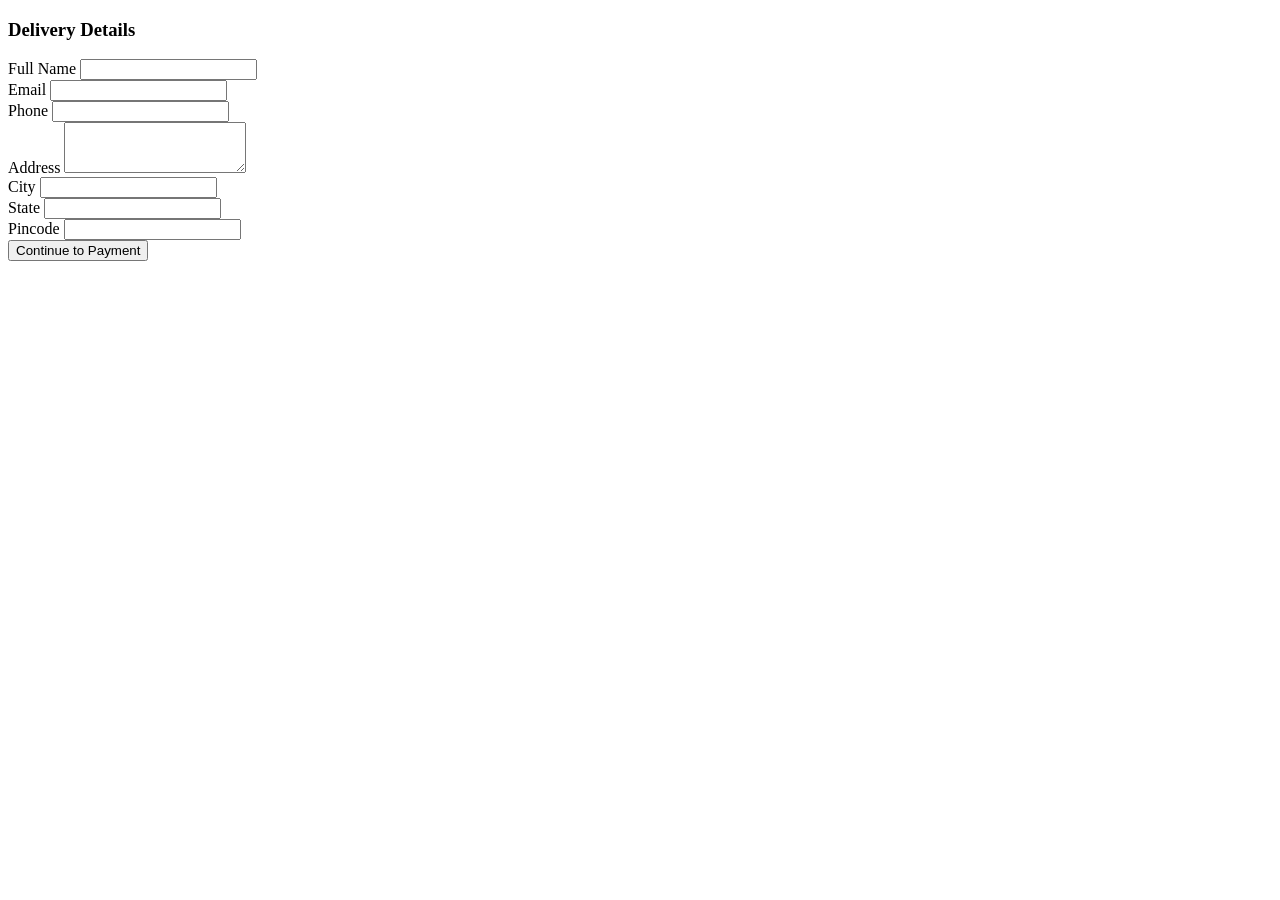
==== backend/src/main/resources/static/checkout.html @ 8cb9128f "Move frontend files to static folder" ====
<!DOCTYPE html>
<html lang="en">
<head>
  <meta charset="UTF-8">
  <meta name="viewport" content="width=device-width, initial-scale=1.0">
  <title>Checkout — KRITHE STORE</title>
  <link rel="stylesheet" href="css/main.css">
</head>
<body>
  <div class="loader-overlay"><div class="loader"></div></div>
  <header class="navbar" id="navbar"></header>

  <main class="container checkout-layout">
    <form class="checkout-form glass" id="checkoutForm">
      <h3>Delivery Details</h3>
      <div class="form-group">
        <label for="shippingName">Full Name</label>
        <input type="text" id="shippingName" name="shippingName" class="form-control" required>
      </div>
      <div class="form-row">
        <div class="form-group">
          <label for="shippingEmail">Email</label>
          <input type="email" id="shippingEmail" name="shippingEmail" class="form-control" required>
        </div>
        <div class="form-group">
          <label for="shippingPhone">Phone</label>
          <input type="tel" id="shippingPhone" name="shippingPhone" class="form-control" required>
        </div>
      </div>
      <div class="form-group">
        <label for="shippingAddress">Address</label>
        <textarea id="shippingAddress" name="shippingAddress" class="form-control" rows="3" required></textarea>
      </div>
      <div class="form-row">
        <div class="form-group">
          <label for="shippingCity">City</label>
          <input type="text" id="shippingCity" name="shippingCity" class="form-control" required>
        </div>
        <div class="form-group">
          <label for="shippingState">State</label>
          <input type="text" id="shippingState" name="shippingState" class="form-control" required>
        </div>
      </div>
      <div class="form-group">
        <label for="shippingPincode">Pincode</label>
        <input type="text" id="shippingPincode" name="shippingPincode" class="form-control" pattern="[0-9]{6}" required>
      </div>
      <button type="submit" class="btn btn-primary btn-block">Continue to Payment</button>
    </form>
    <div class="order-summary glass" id="checkoutSummary"></div>
  </main>

  <footer class="footer" id="footer"></footer>

  <script src="js/config.js"></script>
  <script src="js/utils.js"></script>
  <script src="js/api.js"></script>
  <script src="js/auth.js"></script>
  <script src="js/navbar.js"></script>
  <script src="js/cart.js"></script>
  <script>document.addEventListener('DOMContentLoaded', Checkout.init);</script>
</body>
</html>
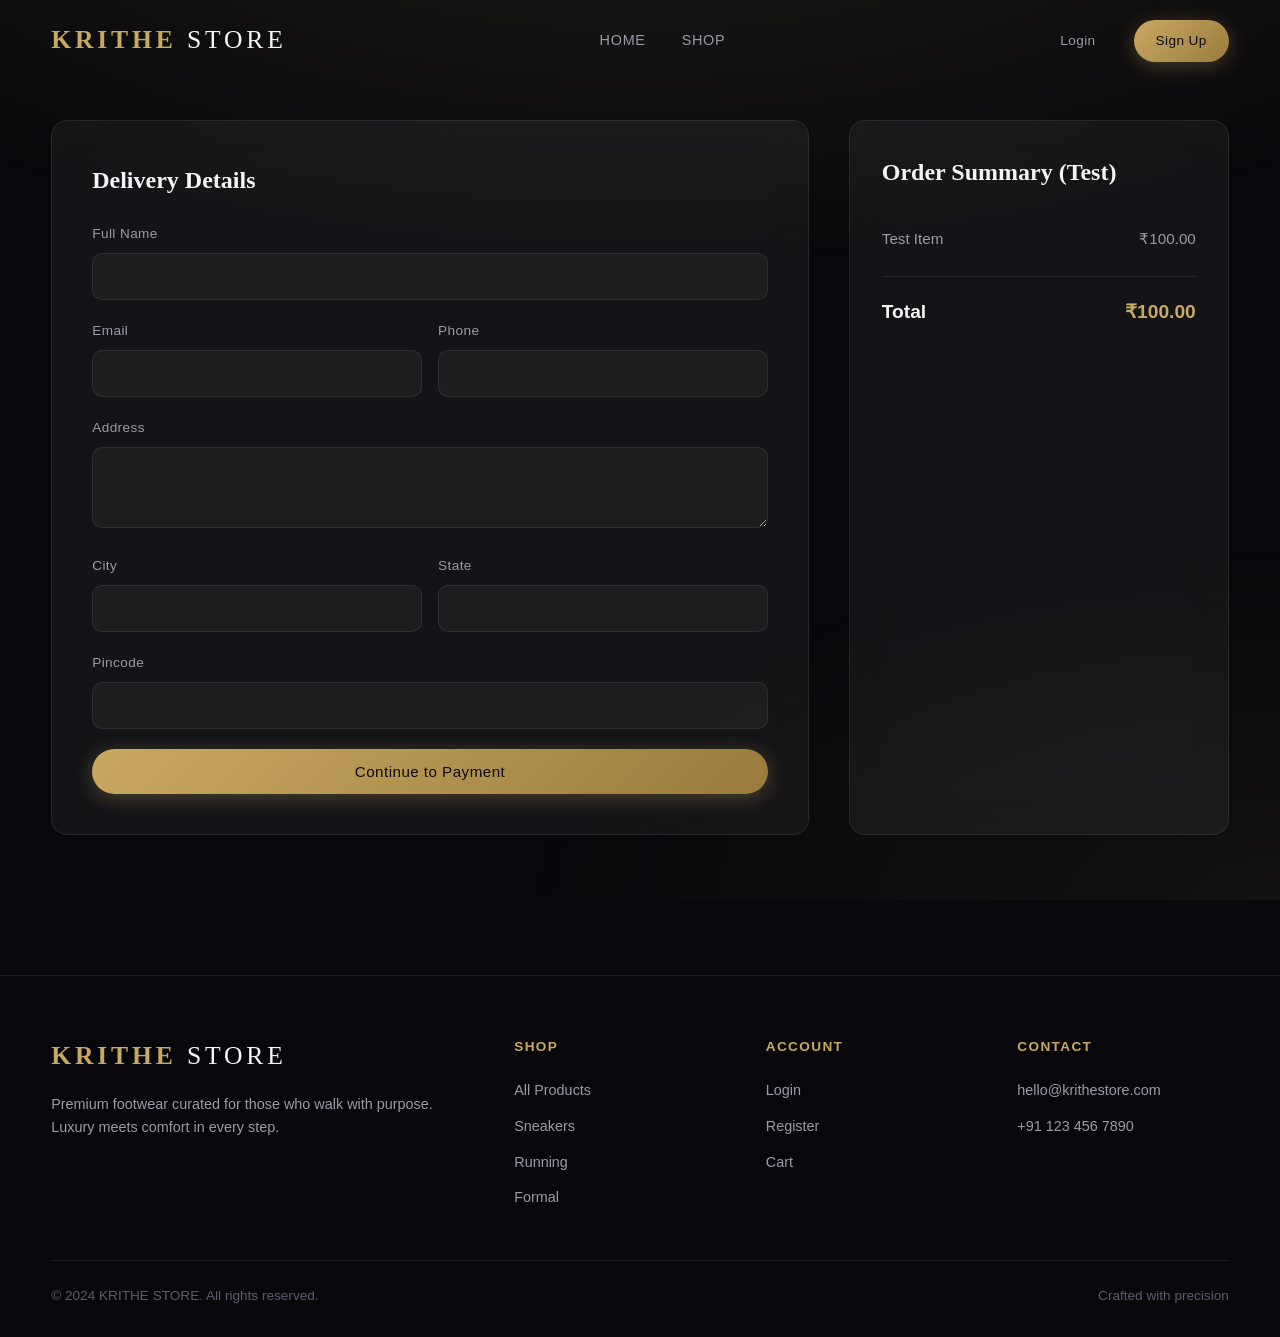
==== commit 93681e6d: "Working checkout and Razorpay popup" ====
--- a/backend/src/main/resources/static/checkout.html
+++ b/backend/src/main/resources/static/checkout.html
@@ -59,5 +59,6 @@
   <script src="js/navbar.js"></script>
   <script src="js/cart.js"></script>
   <script>document.addEventListener('DOMContentLoaded', Checkout.init);</script>
+  <script src="https://checkout.razorpay.com/v1/checkout.js"></script>
 </body>
 </html>
--- a/backend/src/main/resources/static/css/main.css
+++ b/backend/src/main/resources/static/css/main.css
@@ -0,0 +1,900 @@
+/* KRITHE STORE — Premium Dark Theme */
+@import url('https://fonts.googleapis.com/css2?family=Cormorant+Garamond:wght@400;500;600;700&family=Outfit:wght@300;400;500;600;700&display=swap');
+
+:root {
+  --bg-primary: #08080c;
+  --bg-secondary: #0f0f15;
+  --bg-card: rgba(255, 255, 255, 0.03);
+  --bg-glass: rgba(255, 255, 255, 0.05);
+  --border-glass: rgba(255, 255, 255, 0.08);
+  --gold: #c9a962;
+  --gold-light: #e8d5a3;
+  --gold-dark: #9a7b3c;
+  --text-primary: #f5f5f7;
+  --text-secondary: #9a9aa8;
+  --text-muted: #5c5c6e;
+  --accent: #c9a962;
+  --success: #4ade80;
+  --error: #f87171;
+  --radius: 16px;
+  --radius-sm: 10px;
+  --shadow: 0 8px 32px rgba(0, 0, 0, 0.4);
+  --transition: 0.35s cubic-bezier(0.4, 0, 0.2, 1);
+  --font-display: 'Cormorant Garamond', serif;
+  --font-body: 'Outfit', sans-serif;
+}
+
+*, *::before, *::after { box-sizing: border-box; margin: 0; padding: 0; }
+
+html { scroll-behavior: smooth; font-size: 16px; }
+
+body {
+  font-family: var(--font-body);
+  background: var(--bg-primary);
+  color: var(--text-primary);
+  line-height: 1.6;
+  overflow-x: hidden;
+  min-height: 100vh;
+}
+
+body::before {
+  content: '';
+  position: fixed;
+  inset: 0;
+  background:
+    radial-gradient(ellipse 80% 50% at 50% -20%, rgba(201, 169, 98, 0.12), transparent),
+    radial-gradient(ellipse 60% 40% at 100% 100%, rgba(201, 169, 98, 0.06), transparent);
+  pointer-events: none;
+  z-index: 0;
+}
+
+a { color: inherit; text-decoration: none; transition: color var(--transition); }
+a:hover { color: var(--gold); }
+img { max-width: 100%; display: block; }
+ul { list-style: none; }
+button { cursor: pointer; font-family: inherit; border: none; background: none; }
+input, select, textarea { font-family: inherit; }
+
+.container { width: min(1280px, 92%); margin: 0 auto; position: relative; z-index: 1; }
+.section { padding: 100px 0; }
+.section-title {
+  font-family: var(--font-display);
+  font-size: clamp(2rem, 5vw, 3.5rem);
+  font-weight: 600;
+  letter-spacing: 0.02em;
+  margin-bottom: 0.5rem;
+}
+.section-subtitle {
+  color: var(--text-secondary);
+  font-size: 1.05rem;
+  margin-bottom: 3rem;
+  max-width: 560px;
+}
+
+/* Glass Card */
+.glass {
+  background: var(--bg-glass);
+  backdrop-filter: blur(20px);
+  -webkit-backdrop-filter: blur(20px);
+  border: 1px solid var(--border-glass);
+  border-radius: var(--radius);
+}
+
+/* Buttons */
+.btn {
+  display: inline-flex;
+  align-items: center;
+  justify-content: center;
+  gap: 8px;
+  padding: 14px 32px;
+  border-radius: 50px;
+  font-weight: 500;
+  font-size: 0.95rem;
+  letter-spacing: 0.03em;
+  transition: all var(--transition);
+  position: relative;
+  overflow: hidden;
+}
+.btn-primary {
+  background: linear-gradient(135deg, var(--gold), var(--gold-dark));
+  color: #0a0a0f;
+  box-shadow: 0 4px 20px rgba(201, 169, 98, 0.3);
+}
+.btn-primary:hover {
+  transform: translateY(-2px);
+  box-shadow: 0 8px 30px rgba(201, 169, 98, 0.45);
+}
+.btn-outline {
+  border: 1px solid var(--gold);
+  color: var(--gold);
+  background: transparent;
+}
+.btn-outline:hover {
+  background: rgba(201, 169, 98, 0.1);
+  transform: translateY(-2px);
+}
+.btn-ghost {
+  color: var(--text-secondary);
+  padding: 10px 20px;
+}
+.btn-ghost:hover { color: var(--gold); }
+.btn-sm { padding: 10px 22px; font-size: 0.85rem; }
+.btn-block { width: 100%; }
+
+/* Navbar */
+.navbar {
+  position: fixed;
+  top: 0; left: 0; right: 0;
+  z-index: 1000;
+  padding: 20px 0;
+  transition: all var(--transition);
+}
+.navbar.scrolled {
+  background: rgba(8, 8, 12, 0.85);
+  backdrop-filter: blur(20px);
+  padding: 14px 0;
+  border-bottom: 1px solid var(--border-glass);
+}
+.nav-inner {
+  display: flex;
+  align-items: center;
+  justify-content: space-between;
+}
+.logo {
+  font-family: var(--font-display);
+  font-size: 1.6rem;
+  font-weight: 700;
+  letter-spacing: 0.15em;
+  color: var(--gold);
+}
+.logo span { color: var(--text-primary); font-weight: 400; }
+.nav-links {
+  display: flex;
+  align-items: center;
+  gap: 36px;
+}
+.nav-links a {
+  font-size: 0.9rem;
+  font-weight: 500;
+  letter-spacing: 0.05em;
+  text-transform: uppercase;
+  color: var(--text-secondary);
+  position: relative;
+}
+.nav-links a::after {
+  content: '';
+  position: absolute;
+  bottom: -4px; left: 0;
+  width: 0; height: 1px;
+  background: var(--gold);
+  transition: width var(--transition);
+}
+.nav-links a:hover::after, .nav-links a.active::after { width: 100%; }
+.nav-links a:hover, .nav-links a.active { color: var(--gold); }
+.nav-actions { display: flex; align-items: center; gap: 16px; }
+.cart-badge {
+  position: relative;
+}
+.cart-count {
+  position: absolute;
+  top: -6px; right: -8px;
+  background: var(--gold);
+  color: #0a0a0f;
+  font-size: 0.65rem;
+  font-weight: 700;
+  width: 18px; height: 18px;
+  border-radius: 50%;
+  display: flex;
+  align-items: center;
+  justify-content: center;
+}
+.hamburger {
+  display: none;
+  flex-direction: column;
+  gap: 5px;
+  padding: 8px;
+}
+.hamburger span {
+  width: 24px; height: 2px;
+  background: var(--text-primary);
+  transition: var(--transition);
+}
+
+/* Hero */
+.hero {
+  min-height: 100vh;
+  display: flex;
+  align-items: center;
+  position: relative;
+  padding-top: 100px;
+}
+.hero-content { max-width: 600px; z-index: 2; }
+.hero-badge {
+  display: inline-block;
+  padding: 8px 20px;
+  border: 1px solid var(--border-glass);
+  border-radius: 50px;
+  font-size: 0.8rem;
+  letter-spacing: 0.15em;
+  text-transform: uppercase;
+  color: var(--gold);
+  margin-bottom: 24px;
+  animation: fadeInUp 0.8s ease;
+}
+.hero h1 {
+  font-family: var(--font-display);
+  font-size: clamp(3rem, 8vw, 5.5rem);
+  font-weight: 600;
+  line-height: 1.05;
+  margin-bottom: 24px;
+  animation: fadeInUp 0.8s ease 0.1s both;
+}
+.hero h1 em { font-style: italic; color: var(--gold); }
+.hero p {
+  font-size: 1.15rem;
+  color: var(--text-secondary);
+  margin-bottom: 40px;
+  animation: fadeInUp 0.8s ease 0.2s both;
+}
+.hero-btns {
+  display: flex;
+  gap: 16px;
+  flex-wrap: wrap;
+  animation: fadeInUp 0.8s ease 0.3s both;
+}
+.hero-visual {
+  position: absolute;
+  right: -5%;
+  top: 50%;
+  transform: translateY(-50%);
+  width: 55%;
+  max-width: 700px;
+  animation: float 6s ease-in-out infinite;
+}
+.hero-visual img {
+  width: 100%;
+  filter: drop-shadow(0 30px 60px rgba(0,0,0,0.5));
+}
+
+/* Product Grid */
+.product-grid {
+  display: grid;
+  grid-template-columns: repeat(auto-fill, minmax(280px, 1fr));
+  gap: 28px;
+}
+.product-card {
+  background: var(--bg-card);
+  border: 1px solid var(--border-glass);
+  border-radius: var(--radius);
+  overflow: hidden;
+  transition: all var(--transition);
+  cursor: pointer;
+}
+.product-card:hover {
+  transform: translateY(-8px);
+  border-color: rgba(201, 169, 98, 0.3);
+  box-shadow: var(--shadow);
+}
+.product-card-img {
+  position: relative;
+  aspect-ratio: 1;
+  overflow: hidden;
+  background: var(--bg-secondary);
+}
+.product-card-img img {
+  width: 100%; height: 100%;
+  object-fit: cover;
+  transition: transform 0.6s ease;
+}
+.product-card:hover .product-card-img img { transform: scale(1.08); }
+.product-badge {
+  position: absolute;
+  top: 16px; left: 16px;
+  background: var(--gold);
+  color: #0a0a0f;
+  padding: 4px 12px;
+  border-radius: 50px;
+  font-size: 0.75rem;
+  font-weight: 600;
+}
+.product-wishlist {
+  position: absolute;
+  top: 16px; right: 16px;
+  width: 40px; height: 40px;
+  border-radius: 50%;
+  background: rgba(0,0,0,0.5);
+  backdrop-filter: blur(10px);
+  display: flex;
+  align-items: center;
+  justify-content: center;
+  color: var(--text-primary);
+  transition: var(--transition);
+}
+.product-wishlist:hover { color: var(--error); background: rgba(0,0,0,0.7); }
+.product-card-body { padding: 20px; }
+.product-brand {
+  font-size: 0.8rem;
+  color: var(--gold);
+  text-transform: uppercase;
+  letter-spacing: 0.1em;
+  margin-bottom: 4px;
+}
+.product-name {
+  font-family: var(--font-display);
+  font-size: 1.25rem;
+  font-weight: 600;
+  margin-bottom: 8px;
+}
+.product-rating {
+  display: flex;
+  align-items: center;
+  gap: 6px;
+  font-size: 0.85rem;
+  color: var(--text-secondary);
+  margin-bottom: 12px;
+}
+.product-rating .stars { color: var(--gold); }
+.product-price {
+  display: flex;
+  align-items: center;
+  gap: 10px;
+}
+.price-current {
+  font-size: 1.2rem;
+  font-weight: 600;
+  color: var(--gold);
+}
+.price-original {
+  font-size: 0.9rem;
+  color: var(--text-muted);
+  text-decoration: line-through;
+}
+
+/* Stats */
+.stats-grid {
+  display: grid;
+  grid-template-columns: repeat(4, 1fr);
+  gap: 24px;
+}
+.stat-card {
+  text-align: center;
+  padding: 40px 20px;
+}
+.stat-number {
+  font-family: var(--font-display);
+  font-size: 3rem;
+  font-weight: 700;
+  color: var(--gold);
+  line-height: 1;
+}
+.stat-label {
+  color: var(--text-secondary);
+  font-size: 0.9rem;
+  margin-top: 8px;
+  text-transform: uppercase;
+  letter-spacing: 0.1em;
+}
+
+/* Reviews */
+.reviews-grid {
+  display: grid;
+  grid-template-columns: repeat(3, 1fr);
+  gap: 24px;
+}
+.review-card { padding: 32px; }
+.review-stars { color: var(--gold); margin-bottom: 16px; font-size: 1.1rem; }
+.review-text {
+  color: var(--text-secondary);
+  font-style: italic;
+  margin-bottom: 20px;
+  line-height: 1.7;
+}
+.review-author {
+  display: flex;
+  align-items: center;
+  gap: 12px;
+}
+.review-avatar {
+  width: 44px; height: 44px;
+  border-radius: 50%;
+  background: linear-gradient(135deg, var(--gold), var(--gold-dark));
+  display: flex;
+  align-items: center;
+  justify-content: center;
+  font-weight: 700;
+  color: #0a0a0f;
+}
+.review-name { font-weight: 600; font-size: 0.95rem; }
+.review-role { font-size: 0.8rem; color: var(--text-muted); }
+
+/* Newsletter */
+.newsletter {
+  text-align: center;
+  padding: 80px 40px;
+}
+.newsletter-form {
+  display: flex;
+  gap: 12px;
+  max-width: 480px;
+  margin: 32px auto 0;
+}
+.newsletter-form input {
+  flex: 1;
+  padding: 14px 24px;
+  background: rgba(255,255,255,0.05);
+  border: 1px solid var(--border-glass);
+  border-radius: 50px;
+  color: var(--text-primary);
+  outline: none;
+  transition: var(--transition);
+}
+.newsletter-form input:focus { border-color: var(--gold); }
+
+/* Footer */
+.footer {
+  border-top: 1px solid var(--border-glass);
+  padding: 60px 0 30px;
+  margin-top: 60px;
+}
+.footer-grid {
+  display: grid;
+  grid-template-columns: 2fr 1fr 1fr 1fr;
+  gap: 40px;
+  margin-bottom: 40px;
+}
+.footer-brand p { color: var(--text-secondary); margin-top: 16px; font-size: 0.9rem; }
+.footer h4 {
+  font-size: 0.85rem;
+  text-transform: uppercase;
+  letter-spacing: 0.1em;
+  color: var(--gold);
+  margin-bottom: 20px;
+}
+.footer-links li { margin-bottom: 10px; }
+.footer-links a { color: var(--text-secondary); font-size: 0.9rem; }
+.footer-bottom {
+  border-top: 1px solid var(--border-glass);
+  padding-top: 24px;
+  display: flex;
+  justify-content: space-between;
+  color: var(--text-muted);
+  font-size: 0.85rem;
+}
+
+/* Forms */
+.form-group { margin-bottom: 20px; }
+.form-group label {
+  display: block;
+  font-size: 0.85rem;
+  color: var(--text-secondary);
+  margin-bottom: 8px;
+  letter-spacing: 0.03em;
+}
+.form-control {
+  width: 100%;
+  padding: 14px 18px;
+  background: rgba(255,255,255,0.04);
+  border: 1px solid var(--border-glass);
+  border-radius: var(--radius-sm);
+  color: var(--text-primary);
+  font-size: 0.95rem;
+  outline: none;
+  transition: var(--transition);
+}
+.form-control:focus {
+  border-color: var(--gold);
+  box-shadow: 0 0 0 3px rgba(201, 169, 98, 0.1);
+}
+.form-error {
+  color: var(--error);
+  font-size: 0.8rem;
+  margin-top: 6px;
+  display: none;
+}
+.form-error.show { display: block; }
+
+/* Auth Pages */
+.auth-page {
+  min-height: 100vh;
+  display: flex;
+  align-items: center;
+  justify-content: center;
+  padding: 100px 20px;
+}
+.auth-card {
+  width: min(440px, 100%);
+  padding: 48px 40px;
+}
+.auth-card h2 {
+  font-family: var(--font-display);
+  font-size: 2.2rem;
+  text-align: center;
+  margin-bottom: 8px;
+}
+.auth-card .subtitle {
+  text-align: center;
+  color: var(--text-secondary);
+  margin-bottom: 32px;
+  font-size: 0.95rem;
+}
+.auth-footer {
+  text-align: center;
+  margin-top: 24px;
+  color: var(--text-secondary);
+  font-size: 0.9rem;
+}
+
+/* Filters */
+.filters-bar {
+  display: flex;
+  gap: 16px;
+  flex-wrap: wrap;
+  margin-bottom: 40px;
+  align-items: center;
+}
+.search-box {
+  flex: 1;
+  min-width: 240px;
+  position: relative;
+}
+.search-box input {
+  width: 100%;
+  padding: 14px 18px 14px 44px;
+  background: var(--bg-glass);
+  border: 1px solid var(--border-glass);
+  border-radius: 50px;
+  color: var(--text-primary);
+  outline: none;
+}
+.search-box svg {
+  position: absolute;
+  left: 16px; top: 50%;
+  transform: translateY(-50%);
+  color: var(--text-muted);
+}
+.filter-select {
+  padding: 14px 20px;
+  background: var(--bg-glass);
+  border: 1px solid var(--border-glass);
+  border-radius: 50px;
+  color: var(--text-primary);
+  outline: none;
+  cursor: pointer;
+}
+
+/* Product Detail */
+.product-detail {
+  display: grid;
+  grid-template-columns: 1fr 1fr;
+  gap: 60px;
+  padding-top: 120px;
+  padding-bottom: 80px;
+}
+.gallery-main {
+  aspect-ratio: 1;
+  border-radius: var(--radius);
+  overflow: hidden;
+  background: var(--bg-secondary);
+}
+.gallery-main img { width: 100%; height: 100%; object-fit: cover; }
+.gallery-thumbs {
+  display: flex;
+  gap: 12px;
+  margin-top: 16px;
+}
+.gallery-thumb {
+  width: 80px; height: 80px;
+  border-radius: var(--radius-sm);
+  overflow: hidden;
+  border: 2px solid transparent;
+  cursor: pointer;
+  transition: var(--transition);
+}
+.gallery-thumb.active, .gallery-thumb:hover { border-color: var(--gold); }
+.gallery-thumb img { width: 100%; height: 100%; object-fit: cover; }
+.detail-brand { color: var(--gold); text-transform: uppercase; letter-spacing: 0.15em; font-size: 0.85rem; }
+.detail-title {
+  font-family: var(--font-display);
+  font-size: clamp(2rem, 4vw, 3rem);
+  margin: 8px 0 16px;
+}
+.detail-rating { display: flex; align-items: center; gap: 12px; margin-bottom: 24px; }
+.detail-price { margin-bottom: 24px; }
+.detail-price .price-current { font-size: 2rem; }
+.detail-desc { color: var(--text-secondary); line-height: 1.8; margin-bottom: 32px; }
+.size-selector { margin-bottom: 24px; }
+.size-selector label { display: block; margin-bottom: 12px; font-size: 0.9rem; color: var(--text-secondary); }
+.sizes { display: flex; gap: 10px; flex-wrap: wrap; }
+.size-btn {
+  width: 48px; height: 48px;
+  border: 1px solid var(--border-glass);
+  border-radius: var(--radius-sm);
+  display: flex;
+  align-items: center;
+  justify-content: center;
+  font-size: 0.9rem;
+  transition: var(--transition);
+}
+.size-btn.active, .size-btn:hover {
+  border-color: var(--gold);
+  background: rgba(201, 169, 98, 0.1);
+  color: var(--gold);
+}
+.qty-selector {
+  display: flex;
+  align-items: center;
+  gap: 16px;
+  margin-bottom: 32px;
+}
+.qty-btn {
+  width: 40px; height: 40px;
+  border: 1px solid var(--border-glass);
+  border-radius: 50%;
+  display: flex;
+  align-items: center;
+  justify-content: center;
+  font-size: 1.2rem;
+  transition: var(--transition);
+}
+.qty-btn:hover { border-color: var(--gold); color: var(--gold); }
+.qty-value { font-size: 1.2rem; font-weight: 600; min-width: 30px; text-align: center; }
+.detail-actions { display: flex; gap: 16px; flex-wrap: wrap; }
+
+/* Cart */
+.cart-layout {
+  display: grid;
+  grid-template-columns: 1fr 380px;
+  gap: 40px;
+  padding-top: 120px;
+  padding-bottom: 80px;
+}
+.cart-item {
+  display: flex;
+  gap: 20px;
+  padding: 24px;
+  margin-bottom: 16px;
+  align-items: center;
+}
+.cart-item-img {
+  width: 100px; height: 100px;
+  border-radius: var(--radius-sm);
+  overflow: hidden;
+  flex-shrink: 0;
+}
+.cart-item-img img { width: 100%; height: 100%; object-fit: cover; }
+.cart-item-info { flex: 1; }
+.cart-item-name { font-family: var(--font-display); font-size: 1.2rem; font-weight: 600; }
+.cart-item-brand { color: var(--gold); font-size: 0.8rem; text-transform: uppercase; }
+.cart-item-price { color: var(--gold); font-weight: 600; margin-top: 8px; }
+.cart-item-actions { display: flex; align-items: center; gap: 16px; }
+.remove-btn { color: var(--error); font-size: 0.85rem; transition: var(--transition); }
+.remove-btn:hover { opacity: 0.7; }
+.order-summary { padding: 32px; position: sticky; top: 120px; }
+.summary-row {
+  display: flex;
+  justify-content: space-between;
+  padding: 12px 0;
+  color: var(--text-secondary);
+  font-size: 0.95rem;
+}
+.summary-row.total {
+  border-top: 1px solid var(--border-glass);
+  margin-top: 12px;
+  padding-top: 20px;
+  font-size: 1.2rem;
+  font-weight: 600;
+  color: var(--text-primary);
+}
+.summary-row.total span:last-child { color: var(--gold); }
+
+/* Checkout */
+.checkout-layout {
+  display: grid;
+  grid-template-columns: 1fr 380px;
+  gap: 40px;
+  padding-top: 120px;
+  padding-bottom: 80px;
+}
+.checkout-form { padding: 40px; }
+.checkout-form h3 {
+  font-family: var(--font-display);
+  font-size: 1.5rem;
+  margin-bottom: 24px;
+}
+.form-row { display: grid; grid-template-columns: 1fr 1fr; gap: 16px; }
+
+/* Payment */
+.payment-page { padding-top: 120px; padding-bottom: 80px; max-width: 700px; margin: 0 auto; }
+.payment-methods {
+  display: grid;
+  grid-template-columns: repeat(2, 1fr);
+  gap: 16px;
+  margin: 32px 0;
+}
+.payment-method {
+  padding: 24px;
+  text-align: center;
+  cursor: pointer;
+  transition: var(--transition);
+  border: 1px solid var(--border-glass);
+  border-radius: var(--radius);
+}
+.payment-method.active, .payment-method:hover {
+  border-color: var(--gold);
+  background: rgba(201, 169, 98, 0.05);
+}
+.payment-method svg { margin-bottom: 8px; }
+.payment-method span { display: block; font-size: 0.9rem; color: var(--text-secondary); }
+
+/* Success */
+.success-page {
+  min-height: 100vh;
+  display: flex;
+  align-items: center;
+  justify-content: center;
+  text-align: center;
+  padding: 40px;
+}
+.success-icon {
+  width: 100px; height: 100px;
+  border-radius: 50%;
+  background: linear-gradient(135deg, var(--success), #22c55e);
+  display: flex;
+  align-items: center;
+  justify-content: center;
+  margin: 0 auto 32px;
+  animation: scaleIn 0.6s cubic-bezier(0.4, 0, 0.2, 1);
+}
+.success-icon svg { width: 48px; height: 48px; color: white; }
+.success-page h1 {
+  font-family: var(--font-display);
+  font-size: 2.5rem;
+  margin-bottom: 16px;
+}
+.success-details {
+  max-width: 400px;
+  margin: 32px auto;
+  padding: 24px;
+  text-align: left;
+}
+.success-details .row {
+  display: flex;
+  justify-content: space-between;
+  padding: 10px 0;
+  border-bottom: 1px solid var(--border-glass);
+  font-size: 0.95rem;
+}
+.success-details .row span:first-child { color: var(--text-secondary); }
+
+/* Loader */
+.loader-overlay {
+  position: fixed;
+  inset: 0;
+  background: var(--bg-primary);
+  display: flex;
+  align-items: center;
+  justify-content: center;
+  z-index: 9999;
+  transition: opacity 0.5s, visibility 0.5s;
+}
+.loader-overlay.hidden { opacity: 0; visibility: hidden; }
+.loader {
+  width: 48px; height: 48px;
+  border: 3px solid var(--border-glass);
+  border-top-color: var(--gold);
+  border-radius: 50%;
+  animation: spin 0.8s linear infinite;
+}
+.page-loader {
+  display: flex;
+  justify-content: center;
+  padding: 60px;
+}
+
+/* Toast */
+.toast {
+  position: fixed;
+  bottom: 30px; right: 30px;
+  padding: 16px 28px;
+  border-radius: var(--radius-sm);
+  background: var(--bg-glass);
+  backdrop-filter: blur(20px);
+  border: 1px solid var(--border-glass);
+  color: var(--text-primary);
+  z-index: 10000;
+  transform: translateY(100px);
+  opacity: 0;
+  transition: all 0.4s ease;
+}
+.toast.show { transform: translateY(0); opacity: 1; }
+.toast.success { border-color: var(--success); }
+.toast.error { border-color: var(--error); }
+
+/* Pagination */
+.pagination {
+  display: flex;
+  justify-content: center;
+  gap: 8px;
+  margin-top: 48px;
+}
+.page-btn {
+  width: 44px; height: 44px;
+  border: 1px solid var(--border-glass);
+  border-radius: 50%;
+  display: flex;
+  align-items: center;
+  justify-content: center;
+  transition: var(--transition);
+  color: var(--text-secondary);
+}
+.page-btn.active, .page-btn:hover {
+  border-color: var(--gold);
+  color: var(--gold);
+  background: rgba(201, 169, 98, 0.1);
+}
+
+/* Empty State */
+.empty-state {
+  text-align: center;
+  padding: 80px 20px;
+  color: var(--text-secondary);
+}
+.empty-state h3 {
+  font-family: var(--font-display);
+  font-size: 1.8rem;
+  color: var(--text-primary);
+  margin-bottom: 12px;
+}
+
+/* Animations */
+@keyframes fadeInUp {
+  from { opacity: 0; transform: translateY(30px); }
+  to { opacity: 1; transform: translateY(0); }
+}
+@keyframes float {
+  0%, 100% { transform: translateY(-50%); }
+  50% { transform: translateY(calc(-50% - 20px)); }
+}
+@keyframes spin { to { transform: rotate(360deg); } }
+@keyframes scaleIn {
+  from { transform: scale(0); }
+  to { transform: scale(1); }
+}
+.fade-in { animation: fadeInUp 0.6s ease both; }
+
+/* Responsive */
+@media (max-width: 1024px) {
+  .hero-visual { width: 45%; opacity: 0.6; }
+  .stats-grid { grid-template-columns: repeat(2, 1fr); }
+  .reviews-grid { grid-template-columns: 1fr 1fr; }
+  .footer-grid { grid-template-columns: 1fr 1fr; }
+  .product-detail { grid-template-columns: 1fr; gap: 40px; }
+  .cart-layout, .checkout-layout { grid-template-columns: 1fr; }
+}
+
+@media (max-width: 768px) {
+  .nav-links {
+    position: fixed;
+    top: 0; right: -100%;
+    width: 280px; height: 100vh;
+    background: rgba(8, 8, 12, 0.97);
+    backdrop-filter: blur(20px);
+    flex-direction: column;
+    padding: 100px 40px 40px;
+    gap: 24px;
+    transition: right var(--transition);
+    border-left: 1px solid var(--border-glass);
+  }
+  .nav-links.open { right: 0; }
+  .hamburger { display: flex; }
+  .hero-visual { display: none; }
+  .hero { text-align: center; }
+  .hero-btns { justify-content: center; }
+  .stats-grid { grid-template-columns: 1fr 1fr; }
+  .reviews-grid { grid-template-columns: 1fr; }
+  .footer-grid { grid-template-columns: 1fr; }
+  .newsletter-form { flex-direction: column; }
+  .form-row { grid-template-columns: 1fr; }
+  .payment-methods { grid-template-columns: 1fr; }
+  .section { padding: 60px 0; }
+}
